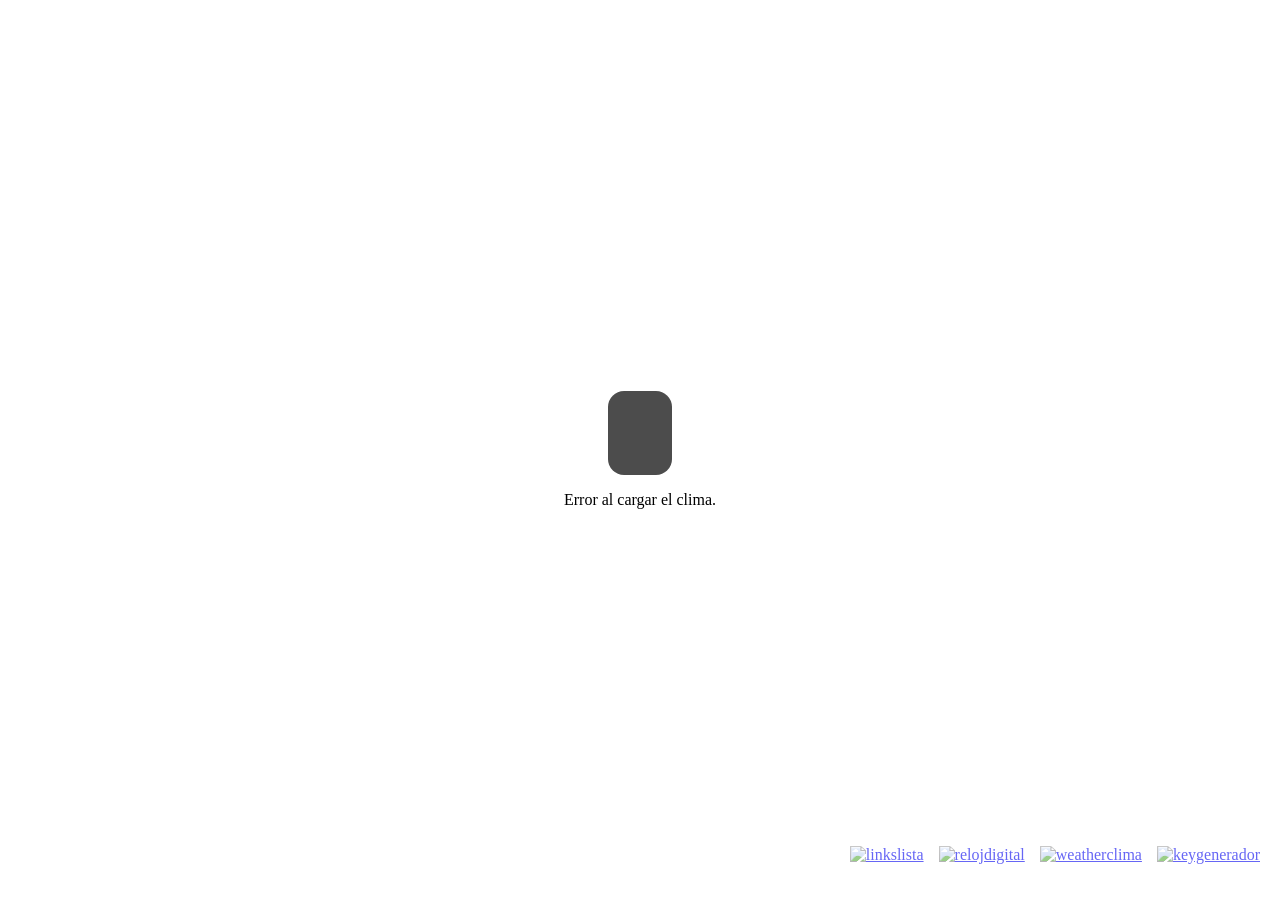
==== index.html @ 8f64965c "Reloj digital, Clima weather, Go home, Footer nav y web responsive" ====
<!DOCTYPE html>
<html lang="es">
<head>
    <meta charset="UTF-8">
    <meta name="viewport" content="width=device-width, initial-scale=1.0">
    <link rel="stylesheet" href="css/styles.css">
    <title>Dashboard</title>
</head>

<body class="dashboard">
    <main class="main">

        <section class="links-container" id="linksContainer">

        </section>

        <section class="tiempo-container" id="tiempoContainer">
            <article class="reloj" id="reloj">
                <div class="hora" id="hora"></div>
                <div class="fecha" id="fecha"></div>
            </article>

            <article class="clima" id="clima">
                <div class="clima-actual" id="climaActual"></div>
            <div class="clima-futuro" id="climaFuturo"></div>
                </article>
        </section>

        <section class="clave-container" id="claveContainer">

        </section>

        <footer class="footer-menu" id="footerMenu">
    </main>

    <script type="module" src="javascript/main.js"></script>
  
</body>

</html>
---- css/styles.css ----
/* IMPORTA FUENTES: Roboto para lectura y Share Tech Mono para el look digital */
@import url('https://fonts.googleapis.com/css2?family=Roboto:wght@300;400;700&family=Share+Tech+Mono&display=swap');

:root {
    /*COLORES CASIO VINTAGE*/
    --color-lcd-green: #8da399; /*Gris-verde de las pantallas LCD apagadas*/
    --color-lcd-text: #2b302e; /*Negro de los números digitales*/
    --color-casio-blue: #2563eb; /*Azul*/
    --color-casio-red: #ef4444; /*Rojo*/
    --color-casio-gold: #d4af37; /*Amarillo*/

    /*FONDOS PARA CONTENEDORES*/
    --color-bg-primary: rgba(0, 0, 0, 0.70); /*Negro con opacidad*/
    --color-bg-secundary: rgba(20, 20, 20, 0.30); /*Más transparente*/
    --color-bg-soft: rgba(255, 255, 255, 0.1); /*Casi transparente*/
  
    /*TEXTOS*/
    --color-text-primary: #ffffff; /*Color del texto principal*/
    --color-text-secundary: #f8f5f5; /*Color secundario*/

    /*TIPOGRAFÍA*/
    --font-family-main: 'Roboto', sans-serif; /*Tipografía principal*/
    --font-family-digital: 'Share Tech Mono', monospace; /*Tipografía para el reloj */
    --font-weight-light: 300; /*Peso ligero de la fuente*/
    --font-weight-regular: 400; /*Peso normal de la fuente*/
    --font-weight-medium: 500; /*Peso medio para dar énfasis*/
    --font-weight-bold: 700; /*Peso alto para títulos o elementos destacados*/
    --font-weight-black: 900; /*Peso máximo para títulos muy llamativos*/

    /*ESPACIADO // PADDING*/
    --space-xs: 4px; /*Espaciado muy pequeño*/
    --space-sm: 8px; /*Espaciado pequeño*/
    --space-md: 16px; /*Espaciado estándar más utilizado*/
    --space-lg: 32px; /*Espaciado grande entre bloques*/
    --space-xl: 64px; /*Espaciado muy grande para separar secciones principales*/

    /*BORDES*/
    --radius-sm: 4px; /*Bordes ligeramente redondeados*/
    --radius-md: 8px; /*Bordes redondeados estándar*/
    --radius-lg: 16px; /*Bordes más redondeados (cards, modales, contenedores grandes)*/

    /*TRANSICIONES*/
    --transition-fast: 0.2s ease-in-out; /*Transición rápida*/
    --transition-normal: 0.3s ease-in-out; /*Transición estándar para animaciones suaves*/
    --transition-slow: 0.7s ease-in-out; /*Transición lenta para animaciones lentas*/
}


/*GO HOME Y FOOTER MENU NAV*/
/*GO HOME*/
.goHome-container {
    position: fixed; /*Siempre visible*/
    top: 20px; /*Distancia arriba*/
    left: 20px; /*Distancia a la izquierda*/
    z-index: 1000;/*Por encima de todo*/
}

.logocohete {
    display: flex; /*Activa la flexbox*/
    align-items: center; /*Alinea el icono y el texto*/
    gap: var(--space-xs); /*Espacio entre los elementos*/
    padding: var(--space-xs) var(--space-sm); /*Margen interno*/
    border-radius: var(--radius-md); /*Redondea las esquinas*/
    background-color: var(--color-bg-soft); /*Color de fondo*/
    cursor: pointer; /*Cambia la flecha por la mano*/
    transition: var(--transition-normal); /*Transición suave*/
}

.logocohete:hover {
    background: var(--color-bg-secundary); /*Fondo del icono*/
    opacity: 1; /*Sobrescribe el reset si es opaco*/
}

.goHome-container img {
    width: 30px; /*Tamaño del cohete*/
    height: auto; /*La altura se ajusta automaticamente*/
    filter: drop-shadow(0 0 5px rgba(255, 255, 255, 0.3)); /*Brillo*/
}

.goHome-container h2 {
    font-size: 14px; /*Tamaño de la fuente*/
    color: var(--color-text-primary); /*Color*/
    letter-spacing: 1px; /*Espacio entre letras*/
    text-transform: uppercase; /*Texto en mayusculas*/
}

/*FOOTER MENU NAV*/
#footerMenu {
    position: fixed; /*Mantiene el menú visible en la misma posición*/
    bottom: 20px; /*Margen inferior*/
    right: 20px; /*Margen derecho*/
    z-index: 1000; /*Queda superpuesto por encima del resto*/
}

.botones-menu {
    display: flex; /*Genera la flexbox*/
    gap: 15px; /*Espacio entre elementos*/
    list-style: none; /*Quita la decoración por defecto*/
}

.botones-menu img {
    width: 25px; /*Ancho*/
    height: 25px;/*Alto*/
    opacity: 0.6; /*Opacidad*/
    transition: var(--transition-fast); /*Transición rápida*/
}

.botones-menu img:hover {
    opacity: 1; /*Sube la opacidad*/
    transform: scale(1.1); /*Aumenta el tamaño*/
}




/*FONDO DE PANTALLA*/
.main {
    display: flex; /*Crea la flexbox*/
    justify-content: center; /*Centra horizontalmente*/
    align-items: center; /*Centra verticalmente*/
    height: 100vh; /*Para que ocupe el 100% de la altura del tamaño del navegador*/
}




/*RELOJ*/
#reloj {
    display: flex; /*Crea la flexbox*/
    flex-direction: column; /*Pone un elemento sobre el otro*/
    align-items: center; /*Alinea los elementos al centro respecto al eje vertical*/
    width: fit-content; /*La caja se ajusta al texto*/
    max-width: 450px; /*En PC nunca medirá más de 450px*/
    margin: 0 auto; /*Para centrar la caja*/
    background-color: var(--color-bg-primary); /*Fondo oscuro opaco*/
    padding: var(--space-lg) var(--space-lg); /*Espacio entre contenido y caja*/
    border-radius: var(--radius-lg); /*Redondeo de esquinas*/
    box-shadow: var(--shadow-glow); /*Sombra de la caja*/
}

#reloj h1 {
    font-size: 14px; /*Tamaño*/
    font-weight: var(--font-weight-light); /*Grosor/peso de la fuente*/
    color: var(--color-text-primary); /*Color*/
    margin-bottom: var(--space-xs); /*Espacio inferior*/
    text-transform: lowercase; /*Todo el texto en minusculas*/
}

#hora {
    font-family: var(--font-family-digital); /*Simula un reloj digital*/
    font-size: 44px; /*Tamaño de la hora*/
    font-weight: var(--font-weight-regular); /*Grosor/peso de la fuente*/
    color: var(--color-text-secundary); /*Color*/
    line-height: 1; /*Para quitar los espacios arriba y abajo*/
    margin-bottom: var(--space-xs); /*Espacio inferior*/
}

#fecha {
    font-family: var(--font-family-digital); /*Simula un reloj digital*/
    font-size: 20px; /*Tamaño*/
    font-weight: var(--font-weight-light); /*Grosor/peso del texto*/
    color: var(--color-text-primary); /*Color*/
    margin-bottom: var(--space-md); /*Espacio inferior*/
}

#mensajeReloj {
    font-family: var(--font-family-main); /*Tipografía*/
    font-size: 13px; /*Tamaño*/
    text-transform: lowercase; /*Texto en minusculas*/
    letter-spacing: 0.5px; /*Espacio entre las letras*/
    text-align: center; /*Alinea el texto en el centro*/
    max-width: 350px; /*Si es muy largo de rompe en dos lineas*/
    color: var(--color-casio-gold); /*Color del mensaje*/
}


/*TIEMPO WEATHER*/
.clima-card {
    display: flex; /*Crea la flexbox*/
    flex-direction: column; /*Pone un elemento sobre el otro*/
    align-items: center; /*Alinea los elementos al centro*/
    width: 450px; /*Un ancho fijo para que los hijos sepan dónde recortar*/
    max-width: 90vw; /*En móviles ocupará el 90% de la pantalla*/
    margin: 0 auto; /*Para centrar la caja*/
    background-color: var(--color-bg-primary); /*Fondo oscuro opaco*/
    padding: var(--space-lg); /*Espacio entre contenido y caja*/
    border-radius: var(--radius-lg); /*Redondeo de esquinas*/
    box-shadow: var(--shadow-glow); /*Sombra de la caja*/
    font-family: var(--font-family-main); /*Tipografía*/
    overflow: hidden; /*Impide que la tarjeta entera tenga scroll*/
}

.clima-header {
    font-weight: var(--font-weight-light); /*Grosor/peso de la fuente*/
    color: var(--color-text-primary); /*Color*/
    text-align: center; /*Alinea el texto en el centro*/
    margin-bottom: var(--space-xs); /*Espacio inferior*/
}

.clima-header h2 {
    font-size: 24px; /*Tamaño de la letra*/
    font-weight: var(--font-weight-bold); /*Grosor/peso de la fuente*/
    color: var(--color-text-primary); /*Color*/
    text-align: center; /*Alinea el texto en el centro*/
    margin-bottom: var(--space-xs); /*Espacio inferior*/
}

.clima-header p {
    font-family: var(--font-family-main); /*Tipografía*/
    font-size: 14px; /*Tamaño*/
    letter-spacing: 0.5px; /*Espacio entre las letras*/
    text-align: center; /*Alinea el texto en el centro*/
}

.clima-body {
    display: flex; /*Crea la felxbox*/
    justify-content: space-around; /*Espacio alrededor*/
    align-items: center; /*Alinea los elementos al centro*/
    width: 100%; /*Ocupa todo el ancho disponible*/
    font-family: var(--font-family-main); /*Tipografía*/
    text-transform: lowercase; /*Texto en minúsculas*/
    color: var(--color-text-primary); /*Color del mensaje*/
    margin-bottom: var(--space-md); /*Espacio antes del pronóstico*/
}

.temp-principal {
    font-size: 44px; /*Tamaño de la temperatura*/
    font-weight: var(--font-weight-black); /*Grosor/peso de la fuente*/
    color: var(--color-text-secundary); /*Color*/
    margin-bottom: var(--space-xs); /*Espacio inferior*/
    margin-right: var(--space-md); /*Espacio a la derecha*/
}

.detalles-secundarios {
    display: flex; /*Crea el contenedor flexbox*/
    flex-direction: column; /*Pone un elemento sobre otro*/
    font-size: 16px; /*Tamaño de la temperatura*/
    font-weight: var(--font-weight-regular); /*Grosor/peso de la fuente*/
    color: var(--color-text-secundary); /*Color*/
    margin-bottom: var(--space-xs); /*Espacio inferior*/
}

.detalle-item {
    display: flex; /*Alinea texto e icono en una misma linea*/
    align-items: center; /*Los centra verticalmente*/
    gap: var(--space-xs); /*Espacio entre el icono y el dato*/
}

.pronostico-horas {
    display: flex; /*Crea la flexbox para las horas*/
    width: 100%; /*Se ajusta al ancho de la tarjeta*/
    overflow-x: auto; /*ACTIVA EL SCROLL HORIZONTAL SOLO AQUÍ*/
    overflow-y: hidden; /*Evita scroll vertical*/
    border-top: 1px solid rgba(255, 255, 255, 0.2); /*Línea de separación*/
    color: var(--color-text-primary); /*Color del texto*/
    padding: var(--space-md) 0; /*Espacio superior e inferior*/
    gap: var(--space-md); /*Espacio entre las horas*/
    list-style: none; /*Quita decorado por defecto*/
    list-style-type: none; /*Quita cualquier estilo por defecto*/

}

.hora-item {
    text-align: center; /*Centra el contenido*/
    min-width: 50px; /*Un ancho minimo para los horarios*/
}

.hora-item span {
    display: block; /*La hora ocupa su linea*/
    font-size: 13px; /*Tamaño de fuente*/
    margin-bottom: var(--space-xs); /*Espacio inferior*/
}

.hora-temp {
    font-weight: bold;/*Grosor/peso de la tipografía*/
    margin-top: 5px; /*Margen superior con el icono*/
}
.hora-item img {
    width: 35px; /*Mantiene un ancho fijo*/
    height: 35px; /*Mantiene un alto fijo*/
}





@media (max-width: 768px) {
    
/*GO HOME y FOOTER MENU NAV*/
.goHome-container {
    top: 10px; /*Margen con la parte superior de la pantalla*/
    left: 10px; /*Margen con la parte izquierda de la pantalla*/
}

.logocohete {
    padding: 5px 10px; /*Espacio entre contenido y caja*/
}

.goHome-container img {
    width: 25px; /*Cohete más pequeño*/
}

.goHome-container h2 {
    font-size: 12px; /*Texto más pequeño*/
    display: none; /*Oculta el texto y deja solo el icono en móviles*/
}

/*FOOTER MENU NAV*/
#footerMenu {
    bottom: 15px; /*Permite centrarlo*/
    right: 0; /*Permite centrarlo*/
    left: 0; /*Permite centrarlo*/
    display: flex; /*Crea la flexbox*/
    justify-content: center; /*Centra el contenido*/
}

.botones-menu {
    gap: 25px; /*Más espacio entre iconos*/
    background: rgba(0, 0, 0, 0.2); /*Un fondo para que se vean mejor*/
    padding: 10px 20px; /*Espacio entre contenido y caja*/
    border-radius: 50px; /*Hace un círculo*/
}

.botones-menu img {
    width: 30px; /*Iconos un poco más grandes para el táctil*/
    height: 30px; /*Iconos un poco más grandes para el táctil*/
    opacity: 0.9; /*Más visibles en móvil por defecto*/
}


/*RELOJ*/
#reloj {
    width: 90%; /*Que use casi todo el ancho disponible*/
    padding: var(--space-md); /*Distancia entre los elementos y la caja*/
}

#hora {
    font-size: 40px; /*Usamos rem para que escale mejor*/
}

#fecha {
    font-size: 16px; /*Tamaño de tipografía*/
}

#mensajeReloj {
    font-size: 12px; /*Tamaño de la fuente*/
    max-width: 280px; /*Evita que sea muy grande*/
}


/*CLIMA WEATHER*/
.clima-card {
        width: 90%; /*La tarjeta ocupará el 90% del ancho de la pantalla*/
        padding: var(--space-md); /*Reduce un poco el relleno interno*/
    }

    .temp-principal {
        font-size: 36px; /*Reduce el tamaño de la temperatura para que quepa mejor*/
        margin-right: var(--space-sm); /*Acorta el margen derecho*/
    }

    .clima-header h2 {
        font-size: 20px; /*Ciudad un poco más pequeña*/
    }

    .detalles-secundarios {
        font-size: 14px; /*Datos de humedad/viento un poco más pequeños*/
    }

    .pronostico-horas {
        gap: 10px; /*Reduce el espacio entre horas para ver más items a la vez*/
        padding-bottom: 10px; /*Espacio extra para que la barra de scroll no tape la temperatura*/
    }

    .hora-item {
        flex: 0 0 55px; /*Los items de hora más estrechos*/
    }
}
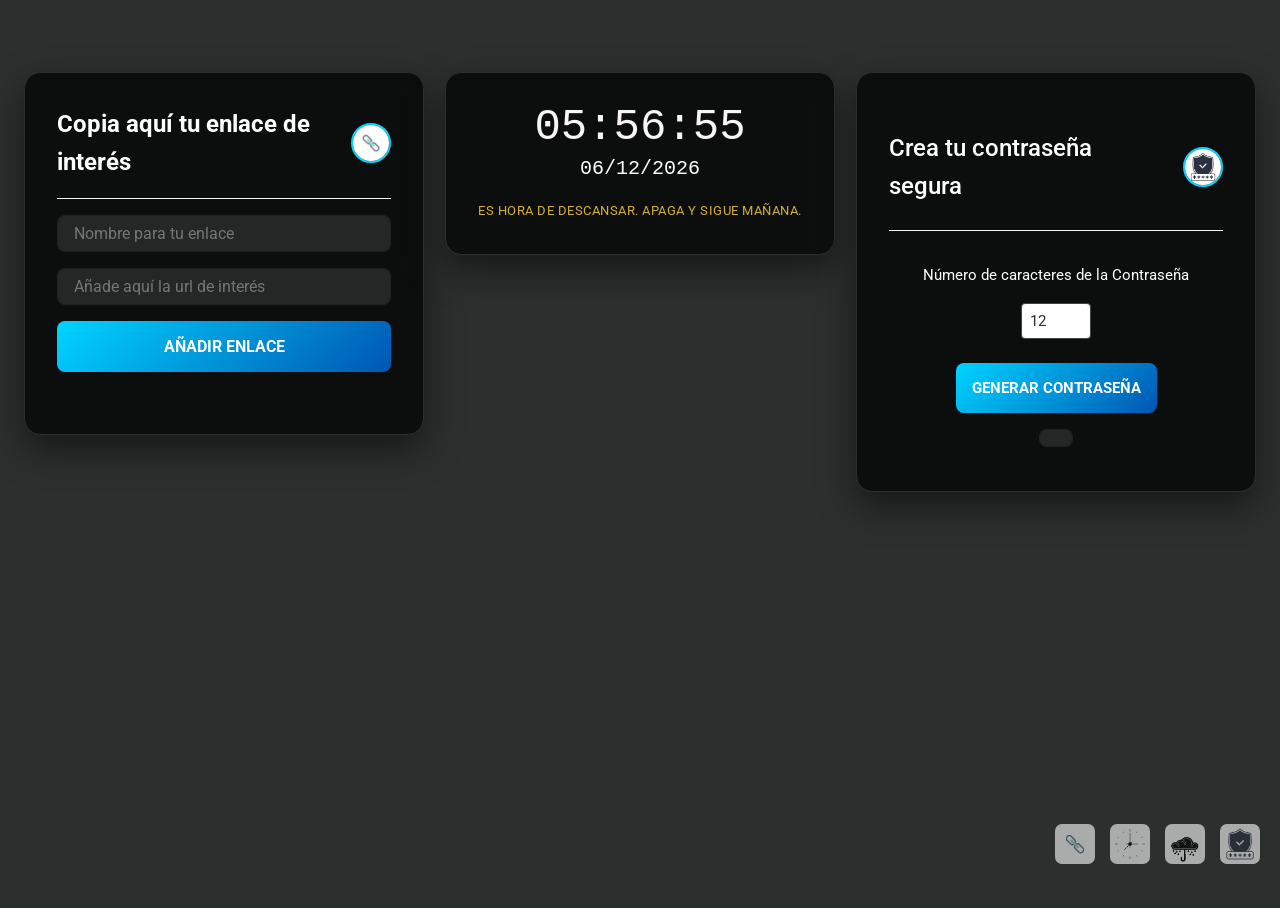
==== commit 619a5f50: "Dashboard completo" ====
--- a/index.html
+++ b/index.html
@@ -3,34 +3,57 @@
 <head>
     <meta charset="UTF-8">
     <meta name="viewport" content="width=device-width, initial-scale=1.0">
+    <link rel="stylesheet" href="css/reset.css">
     <link rel="stylesheet" href="css/styles.css">
+    <link rel="icon" type="cohete/png" href="assets/logos/cohetehome.png">
     <title>Dashboard</title>
 </head>
 
 <body class="dashboard">
-    <main class="main">
+    <main>
 
-        <section class="links-container" id="linksContainer">
-
-        </section>
+        <section class="links-section" id="linksSection">
+            <div class="likns-titulo" id="linksTitulo">
+                <p>Copia aquí tu enlace de interés</p>
+                <img src="../assets/logos/links.jpg" alt="links">
+            </div>
+            <div class="input-links" id="inputLinks">
+                <input type="text" id="nombre-input" placeholder="Nombre para tu enlace" required>
+                <input type="text" id="url-input" placeholder="Añade aquí la url de interés" required>
+                <button class="boton-agregar" id="botonAgregar">Añadir enlace</button>
+            </div>
+            <ul class="links-container" id="linksContainer"></ul>
+        </section>        
 
         <section class="tiempo-container" id="tiempoContainer">
             <article class="reloj" id="reloj">
                 <div class="hora" id="hora"></div>
                 <div class="fecha" id="fecha"></div>
+                <div class="mensaje-reloj" id="mensajeReloj"></div>
             </article>
 
             <article class="clima" id="clima">
                 <div class="clima-actual" id="climaActual"></div>
-            <div class="clima-futuro" id="climaFuturo"></div>
-                </article>
+                <div class="clima-futuro" id="climaFuturo"></div>
+            </article>
         </section>
 
         <section class="clave-container" id="claveContainer">
-
+            <article class="clave" id="calve">
+                        <div class="clave-titulo" id="claveTitulo">
+                    <p>Crea tu contraseña segura</p>
+                    <img src="../assets/logos/contraseña.jpg" alt="candado">
+                </div>
+                <div class="formulario-clave" id="formularioClave">
+                    <label for="length">Número de caracteres de la Contraseña</label>
+                    <input type="number" id="length" name="length" min="12" max="50" value="12">
+                    <button type="button" onclick="generarclave()">Generar Contraseña</button>
+                    <div class="resultado-calve" id="resultadoClave"></div>
+                </div>
+            </article>
         </section>
 
-        <footer class="footer-menu" id="footerMenu">
+        <footer class="footer-menu" id="footerMenu"></footer>
     </main>
 
     <script type="module" src="javascript/main.js"></script>
--- a/css/styles.css
+++ b/css/styles.css
@@ -1,13 +1,14 @@
-/* IMPORTA FUENTES: Roboto para lectura y Share Tech Mono para el look digital */
+/*IMPORTA FUENTES: Roboto para lectura y Share Tech Mono para el look digital */
 @import url('https://fonts.googleapis.com/css2?family=Roboto:wght@300;400;700&family=Share+Tech+Mono&display=swap');
 
 :root {
     /*COLORES CASIO VINTAGE*/
     --color-lcd-green: #8da399; /*Gris-verde de las pantallas LCD apagadas*/
     --color-lcd-text: #2b302e; /*Negro de los números digitales*/
-    --color-casio-blue: #2563eb; /*Azul*/
+    --color-casio-blue: #00d4ff; /*Azul*/
     --color-casio-red: #ef4444; /*Rojo*/
     --color-casio-gold: #d4af37; /*Amarillo*/
+    --color-botones: linear-gradient(135deg, #00d4ff, #0056b3); /*Botones*/
 
     /*FONDOS PARA CONTENEDORES*/
     --color-bg-primary: rgba(0, 0, 0, 0.70); /*Negro con opacidad*/
@@ -43,6 +44,9 @@
     --transition-fast: 0.2s ease-in-out; /*Transición rápida*/
     --transition-normal: 0.3s ease-in-out; /*Transición estándar para animaciones suaves*/
     --transition-slow: 0.7s ease-in-out; /*Transición lenta para animaciones lentas*/
+
+    /*SOMBRA*/
+    --shadow: 0 15px 35px rgba(0, 0, 0, 0.5);
 }
 
 
@@ -67,7 +71,7 @@
 }
 
 .logocohete:hover {
-    background: var(--color-bg-secundary); /*Fondo del icono*/
+    background: var(--color-text-primary); /*Fondo del icono*/
     opacity: 1; /*Sobrescribe el reset si es opaco*/
 }
 
@@ -79,50 +83,196 @@
 
 .goHome-container h2 {
     font-size: 14px; /*Tamaño de la fuente*/
-    color: var(--color-text-primary); /*Color*/
+    color: var(--color-lcd-text); /*Color*/
     letter-spacing: 1px; /*Espacio entre letras*/
     text-transform: uppercase; /*Texto en mayusculas*/
 }
 
-/*FOOTER MENU NAV*/
-#footerMenu {
-    position: fixed; /*Mantiene el menú visible en la misma posición*/
-    bottom: 20px; /*Margen inferior*/
-    right: 20px; /*Margen derecho*/
-    z-index: 1000; /*Queda superpuesto por encima del resto*/
-}
-
-.botones-menu {
-    display: flex; /*Genera la flexbox*/
-    gap: 15px; /*Espacio entre elementos*/
-    list-style: none; /*Quita la decoración por defecto*/
-}
-
-.botones-menu img {
-    width: 25px; /*Ancho*/
-    height: 25px;/*Alto*/
-    opacity: 0.6; /*Opacidad*/
-    transition: var(--transition-fast); /*Transición rápida*/
-}
-
-.botones-menu img:hover {
-    opacity: 1; /*Sube la opacidad*/
-    transform: scale(1.1); /*Aumenta el tamaño*/
-}
-
-
 
 
 /*FONDO DE PANTALLA*/
+body {
+    transition: background-image 1s ease-in-out; /*Transición suave para el cambio de imagen*/
+    background-color: var(--color-lcd-text); /*Un color oscuro de respaldo por si falla la imagen*/
+}
+
 .main {
-    display: flex; /*Crea la flexbox*/
-    justify-content: center; /*Centra horizontalmente*/
-    align-items: center; /*Centra verticalmente*/
-    height: 100vh; /*Para que ocupe el 100% de la altura del tamaño del navegador*/
-}
-
-
-
+    background: transparent !important; /*Mantiene el fondo visible*/
+    min-height: 100vh; /*Ocupa toda la pantalla */
+    display: flex; /*Crea la flexbox*/
+    flex-direction: column; /*Pone un elemento sobre el otro*/
+}
+
+
+
+
+/*INDEX DASHBOARD*/
+.dashboard main {
+    display: grid !important; /*Activa el sistema de rejilla (Grid) por encima de cualquier otra configuración*/
+    grid-template-columns: repeat(3, 1fr) !important; /*Tres columnas iguales*/
+    gap: var(--space-md) !important; /*Distancia entre las columnas*/
+    padding: var(--space-xl) var(--space-md) !important; /*Espacio para que no choquen arriba*/
+    align-items: start !important; /*Alinea los items respecto a tu parte superior*/
+    justify-content: center !important; /*Centra las columnas en la pagina*/
+    min-height: 100vh; /*Para que cada contenedor ocupe todo el alto*/
+    flex-direction: row !important; /*Anula el column de .main*/
+    box-sizing: border-box; /*Asegura que el padding no estire el ancho total*/
+}
+
+.dashboard .links-section, .dashboard #reloj, .dashboard .clima-card, .dashboard .clave {
+    position: relative !important; /*Cambia absolute por relative*/
+    top: auto !important; /*Desactiva la posición fija desde el borde superior*/
+    bottom: auto !important; /*Desactiva la posición fija desde el borde inferior*/
+    left: auto !important; /*Desactiva la posición fija desde el borde izquierdo*/
+    right: auto !important; /*Desactiva la posición fija desde el borde derecho*/
+    width: 100% !important; /*Ocupan el ancho de su columna*/
+    max-width: 450px !important; /*Limita el ancho máximo*/
+    margin: 0 auto !important; /*El 'auto' centrará cada tarjeta dentro de su columna del grid*/
+}
+
+.dashboard .tiempo-container {
+    display: flex; /*Crea una flexbox*/
+    flex-direction: column; /*Pone los elementos uno sobre el otro*/
+    gap: var(--space-xl); /*Distancia entre los elementos*/
+    max-width: 450px; /*Ancho máximo*/
+    margin: 0 auto !important; /*El 'auto' centrará cada tarjeta dentro de su columna del grid*/
+}
+
+
+
+
+/*LINKS LISTA*/
+.links-section {
+    background: var(--color-bg-primary); /*Fondo oscuro translúcido*/
+    backdrop-filter: blur(12px); /*Desenfoque de fondo*/
+    border: 1px solid var(--color-lcd-text); /*Borde de la caja*/
+    border-radius: var(--radius-lg); /*Redondear esquinas*/
+    padding: var(--space-lg); /*Espacio interior*/
+    max-width: 450px; /*En PC nunca medirá más de 450px*/
+    max-height: 700px; /*Nunca medirá más de 200px*/
+    position: absolute; /*Se posiciona respecto al padre*/
+    top: 0; bottom: 0; left: 0; right: 0; /*Intenta ocupar todo el espacio disponible*/
+    margin: auto; /*Para repartir el espacio de forma exacta en los cuatro lados*/
+    color: var(--color-text-primary); /*Color del texto*/
+    box-shadow: var(--shadow); /*Sombra de la caja*/
+    overflow-y: scroll;  /*Crea el scroll */
+}
+
+.likns-titulo {
+    display: flex; /*Crea la flexbox*/
+    align-items: center; /*Alinea los elementos en el centro*/
+    justify-content: space-between; /*Alinea los elementos con espacio igual entre ellos*/
+    margin-bottom: var(--space-md); /*Espacio inderior*/
+    border-bottom: 1px solid var(--color-text-secundary); /*Crea una linea*/
+    padding-bottom: var(--space-md); /*Distancia con el objeto inferior*/
+}
+
+.likns-titulo p {
+    font-size: 24px; /*Tamaño de la fuente*/
+    font-weight: var(--font-weight-bold); /*Grosor/peso de la fuente*/
+    margin: 0; /*Margen*/
+}
+
+.likns-titulo img {
+    width: 40px; /*Ancho*/
+    height: 40px;/*Alto*/
+    border-radius: 50%; /*Para hacer un círculo*/
+    object-fit: cover; /*Evita que la imagen se deforme*/
+    border: 2px solid var(--color-casio-blue); /*Color del borde*/
+}
+
+.input-links {
+    display: flex; /*Crea la flexbox*/
+    flex-direction: column; /*Pone un elemento sobre otro*/
+    gap: var(--space-md); /*Espacio entre elementos*/
+}
+
+.input-links input {
+    background: var(--color-bg-soft); /*Fondo*/
+    border: 1px solid var(--color-bg-secundary); /*Color y grosor del borde*/
+    border-radius:  var(--radius-md); /*Redondeo*/
+    padding: var(--space-sm) var(--space-md); /*Espacio de los elementos con la caja*/
+    color: var(--color-text-primary); /*Color del texto*/
+    font-size: 16px; /*Tamaño de la fuente*/
+    outline: none; /*Para quitar el subrayado*/
+    transition: var(--transition-slow); /*Transición lenta*/
+}
+
+.input-links input:focus {
+    background: var(--color-bg-soft); /*Fondo*/
+    border-color: var(--color-casio-blue); /*Color del borde*/
+    box-shadow: var(--shadow-glow); /*Sombreado*/
+}
+
+.boton-agregar {
+    background: var(--color-botones); /*Fondo*/
+    color: var(--color-text-primary); /*Color del texto*/
+    border: none; /*Borde*/
+    border-radius: var(--radius-md); /*Redondeo*/
+    padding: var(--space-md); /*Espacio entre los elementos y la caja*/
+    font-weight: var(--font-weight-bold); /*Grosor/peso de la fuente*/
+    text-transform: uppercase; /*Texto en mayúsculas*/
+    cursor: pointer; /*El ratón es una mano*/
+    transition: transform 0.2s, filter 0.2s; /*Transiciones*/
+}
+
+.boton-agregar:hover {
+    filter: brightness(1.2); /*Aumenta el brillo del color*/
+    transform: translateY(-2px); /*Desplaza el botón hacia arriba*/
+}
+
+.links-container {
+    list-style: none; /*Quita estilos predeterminados*/
+    padding: 0; /*Elimina el espacio predeterminado de las listas*/
+    margin-top: 30px; /*Espacio superior*/
+}
+
+.links-container li {
+    background: var(--color-bg-soft); /*Fondo*/
+    margin-bottom: var(--space-xs); /*Margen inferior*/
+    padding: var(--space-sm) var(--space-md); /*Espacio entre el elemento y la caja*/
+    border-radius: var(--radius-md); /*Redondea esquinas*/
+    display: flex; /*Crea la flexbox*/
+    justify-content: space-between; /*Alinea los elementos dejando espacio entre ellos, el texto a la izquierda la imagen a la derecha*/
+    align-items: center; /*Alineación al centro*/
+    border-left: 4px solid var(--color-casio-blue); /*Linea de color azul en el borde izquierdo*/
+}
+
+
+.links-container li a {
+    color: var(--color-casio-blue); /*Color del texto*/
+    text-decoration: none; /*Quita decoración predeterminada*/
+    font-size: 14px; /*Tamaño de la fuente*/
+    font-weight: var(--font-weight-medium); /*Grosor/peso de la fuente*/
+    transition: color 0.2s; /*Cambia de color al pasar el ratón*/
+    white-space: nowrap; /*Evita que el texto salte de linea si es muy largo*/
+    overflow: hidden; /*Oculta el texto que se sobresale*/
+    max-width: 80%; /*Limita el ancho del texto*/
+}
+
+.links-container li a:hover {
+    color: var(--color-text-primary); /*Cambia de color*/
+}
+
+.delete-btn {
+    background: transparent; /*El fondo del botón es invisible inicialmente*/
+    color: var(--color-casio-red); /*Color de la x*/
+    border: 1px solid var(--color-casio-red); /*Borde del botón*/
+    border-radius: var(--radius-sm); /*Redondeo de esquinas*/
+    width: 24px; /*Ancho*/
+    height: 24px;/*Alto*/
+    cursor: pointer; /*El cursor se hace mano*/
+    font-size: 12px; /*Tamaño de la x*/
+    display: flex; /*Crea la flexbox*/
+    align-items: center; /*Centra la x verticalmente*/
+    justify-content: center; /*Centra la x horizontalmente*/
+    transition: all 0.2s; /*Suaviza los cambios*/
+}
+
+.delete-btn:hover {
+    background: var(--color-casio-red); /*Se rellena el color del fondo al pasar el ratón*/
+    color: var(--color-text-primary); /*La x se vuelve blanca*/
+}
 
 /*RELOJ*/
 #reloj {
@@ -131,19 +281,26 @@
     align-items: center; /*Alinea los elementos al centro respecto al eje vertical*/
     width: fit-content; /*La caja se ajusta al texto*/
     max-width: 450px; /*En PC nunca medirá más de 450px*/
-    margin: 0 auto; /*Para centrar la caja*/
-    background-color: var(--color-bg-primary); /*Fondo oscuro opaco*/
-    padding: var(--space-lg) var(--space-lg); /*Espacio entre contenido y caja*/
-    border-radius: var(--radius-lg); /*Redondeo de esquinas*/
-    box-shadow: var(--shadow-glow); /*Sombra de la caja*/
+    max-height: 260px; /*Nunca medirá más de 200px*/
+    background: var(--color-bg-primary); /* Fondo oscuro translúcido */
+    backdrop-filter: blur(12px);    /* Desenfoque de fondo */
+    border: 1px solid var(--color-lcd-text); /*Color del borde*/
+    border-radius: var(--radius-lg); /*Redondeo*/
+    padding: var(--space-lg); /*Espacio entre los elementos y la caja*/
+    position: absolute; /*Se posiciona respecto al padre*/
+    top: 0; bottom: 0; left: 0; right: 0; /*Intenta ocupar todo el espacio disponible*/
+    margin: auto; /*Para repartir el espacio de forma exacta en los cuatro lados*/
+    color: var(--color-text-primary); /*Color del texto*/
+    box-shadow: var(--shadow); /*Sombra de la caja*/
 }
 
 #reloj h1 {
-    font-size: 14px; /*Tamaño*/
-    font-weight: var(--font-weight-light); /*Grosor/peso de la fuente*/
-    color: var(--color-text-primary); /*Color*/
-    margin-bottom: var(--space-xs); /*Espacio inferior*/
-    text-transform: lowercase; /*Todo el texto en minusculas*/
+    display: flex; /*Crea la flexbox*/
+    align-items: center; /*Alinea los elementos al centro*/
+    justify-content: space-between; /*Distribuye el espacio entre los elementos*/
+    margin-bottom: var(--space-md); /*Margen inferior*/
+    border-bottom: 1px solid var(--color-text-secundary); /*Crea una linea*/
+    padding-bottom: var(--space-md); /*Separa el contenido del h1*/
 }
 
 #hora {
@@ -166,7 +323,7 @@
 #mensajeReloj {
     font-family: var(--font-family-main); /*Tipografía*/
     font-size: 13px; /*Tamaño*/
-    text-transform: lowercase; /*Texto en minusculas*/
+    text-transform: uppercase; /*Texto en mayúsculas*/
     letter-spacing: 0.5px; /*Espacio entre las letras*/
     text-align: center; /*Alinea el texto en el centro*/
     max-width: 350px; /*Si es muy largo de rompe en dos lineas*/
@@ -178,15 +335,19 @@
 .clima-card {
     display: flex; /*Crea la flexbox*/
     flex-direction: column; /*Pone un elemento sobre el otro*/
-    align-items: center; /*Alinea los elementos al centro*/
-    width: 450px; /*Un ancho fijo para que los hijos sepan dónde recortar*/
-    max-width: 90vw; /*En móviles ocupará el 90% de la pantalla*/
-    margin: 0 auto; /*Para centrar la caja*/
-    background-color: var(--color-bg-primary); /*Fondo oscuro opaco*/
-    padding: var(--space-lg); /*Espacio entre contenido y caja*/
-    border-radius: var(--radius-lg); /*Redondeo de esquinas*/
-    box-shadow: var(--shadow-glow); /*Sombra de la caja*/
-    font-family: var(--font-family-main); /*Tipografía*/
+    align-items: center; /*Alinea los elementos al centro respecto al eje vertical*/
+    max-width: 450px; /*En PC nunca medirá más de 450px*/
+    max-height: 380px; /*Nunca medirá más*/
+    background: var(--color-bg-primary); /*Fondo oscuro translúcido*/
+    backdrop-filter: blur(12px); /*Desenfoque de fondo*/
+    border: 1px solid var(--color-lcd-text); /*Cloro y grosor del borde*/
+    border-radius: var(--radius-lg); /*Redondea las esquinas*/
+    padding: var(--space-lg); /*Distancia de los elemnos y la caja*/
+    position: absolute; /*Se posiciona respecto al padre*/
+    top: 0; bottom: 0; left: 0; right: 0; /*Intenta ocupar todo el espacio disponible*/
+    margin: auto; /*Para repartir el espacio de forma exacta en los cuatro lados*/
+    color: var(--color-text-primary); /*Color del texto*/
+    box-shadow: var(--shadow); /*Sombra de la caja*/
     overflow: hidden; /*Impide que la tarjeta entera tenga scroll*/
 }
 
@@ -198,11 +359,12 @@
 }
 
 .clima-header h2 {
-    font-size: 24px; /*Tamaño de la letra*/
-    font-weight: var(--font-weight-bold); /*Grosor/peso de la fuente*/
-    color: var(--color-text-primary); /*Color*/
-    text-align: center; /*Alinea el texto en el centro*/
-    margin-bottom: var(--space-xs); /*Espacio inferior*/
+    display: flex; /*Crea la flexbox*/
+    align-items: center; /*Centra vertivcalmente*/
+    justify-content: space-between; /*Distribuye el espacio entre los elementos*/
+    margin-bottom: var(--space-md); /*Añade un margen inferior*/
+    border-bottom: 1px solid var(--color-text-secundary); /*Crea una linea*/
+    padding-bottom: var(--space-md); /*Separa el h2 de al linea*/
 }
 
 .clima-header p {
@@ -249,7 +411,7 @@
 .pronostico-horas {
     display: flex; /*Crea la flexbox para las horas*/
     width: 100%; /*Se ajusta al ancho de la tarjeta*/
-    overflow-x: auto; /*ACTIVA EL SCROLL HORIZONTAL SOLO AQUÍ*/
+    overflow-x: auto; /*Activa el scroll horizontal solo aquí*/
     overflow-y: hidden; /*Evita scroll vertical*/
     border-top: 1px solid rgba(255, 255, 255, 0.2); /*Línea de separación*/
     color: var(--color-text-primary); /*Color del texto*/
@@ -275,6 +437,7 @@
     font-weight: bold;/*Grosor/peso de la tipografía*/
     margin-top: 5px; /*Margen superior con el icono*/
 }
+
 .hora-item img {
     width: 35px; /*Mantiene un ancho fijo*/
     height: 35px; /*Mantiene un alto fijo*/
@@ -282,74 +445,221 @@
 
 
 
-
-
-@media (max-width: 768px) {
-    
-/*GO HOME y FOOTER MENU NAV*/
-.goHome-container {
-    top: 10px; /*Margen con la parte superior de la pantalla*/
-    left: 10px; /*Margen con la parte izquierda de la pantalla*/
-}
-
-.logocohete {
-    padding: 5px 10px; /*Espacio entre contenido y caja*/
-}
-
-.goHome-container img {
-    width: 25px; /*Cohete más pequeño*/
-}
-
-.goHome-container h2 {
-    font-size: 12px; /*Texto más pequeño*/
-    display: none; /*Oculta el texto y deja solo el icono en móviles*/
-}
+/*CLAVES KEY GENERATOR*/
+.clave {
+    display: flex; /*Crea la flexbox*/
+    flex-direction: column; /*Pone un elemento sobre el otro*/
+    align-items: center; /*Alinea los elementos al centro respecto al eje vertical*/
+    width: fit-content; /*La caja se ajusta al texto*/
+    width: 450px; /*En PC nunca medirá más*/
+    height: 420px; /*Nunca medirá más*/
+    background: var(--color-bg-primary); /*Fondo oscuro translúcido*/
+    backdrop-filter: blur(12px); /*Desenfoque de fondo*/
+    border: 1px solid var(--color-lcd-text); /*Color y grosor del borde*/
+    border-radius: var(--radius-lg); /*Para redondear las esquinas*/
+    padding: var(--space-lg); /*Distancia entre elemtos y la caja*/
+    position: absolute; /*Se posiciona respecto al padre*/
+    top: 0; bottom: 0; left: 0; right: 0; /*Intenta ocupar todo el espacio disponible*/
+    margin: auto; /*Para repartir el espacio de forma exacta en los cuatro lados*/
+    color: var(--color-text-primary); /*Color del texto*/
+    box-shadow: var(--shadow); /*Sombreado de la caja*/
+}
+
+.clave-titulo {
+    display: flex; /*Crea la flexbox*/
+    align-items: center; /*Alinea al centro verticalmente*/
+    justify-content: space-between; /*Distribuye el espacio entre los elementos*/
+    margin-bottom: var(--space-md); /*Añade un margen inferior*/
+    border-bottom: 1px solid var(--color-text-secundary); /*Crea una linea*/
+    gap: var(--space-md); /*Espacio entre elementos*/
+}
+
+.clave p {
+    font-size: 24px; /*Tamaño del texto*/
+    font-weight: var(--font-weight-medium); /*Grosor/peso de la tipografía*/
+}
+
+.clave img {
+    width: 40px; /*Ancho*/
+    height: 40px; /*Alto*/
+    border-radius: 50%; /*Un círculo perfecto*/
+    object-fit: cover; /*Para que la imagen no se deforme*/
+    border: 2px solid var(--color-casio-blue); /*Color del borde*/
+}
+
+.formulario-clave {
+    display: flex; /*Crea la flexbox*/
+    flex-direction: column; /*Pone un elemento sobre otro*/
+    align-items: center; /*Centra los elementos del formulario*/
+    text-align: center; /*Alinea el texto en el centro*/
+    border-radius: var(--radius-md); /*Redondeo de esquinas*/
+    padding: var(--space-md); /*Distancia entre los elementos y la caja*/
+    font-size: 15px; /*Tamaño de la fuente*/
+    gap: var(--space-md); /*Distancia entre elementos*/
+}
+
+.formulario-clave button {
+    background: var(--color-botones); /*Color del fondo*/
+    color: var(--color-text-primary); /*Color del texto*/
+    border: none; /*Quita el borde*/
+    border-radius: var(--radius-md); /*Redondea las esquinas*/
+    padding: var(--space-md); /*Espacio interior entre elementos y la caja*/
+    font-weight: var(--font-weight-bold); /*Grosor/peso de la tipografía*/
+    text-transform: uppercase; /*Texto en mayúsculas*/
+    cursor: pointer; /*Hca del ratón una mano*/
+    transition: transform 0.2s, filter 0.2s; /*Transición suave*/
+}
+
+.formulario-clave button:hover {
+    filter: brightness(1.2); /*Le da más brillo*/
+    transform: translateY(-2px); /*Eleva el botón*/
+}
+
+.formulario-clave input {
+    background-color: var(--color-text-primary); /*Color de fondo*/
+    color: var(--color-lcd-text); /*Color del texto*/
+    border: 1px solid #444; /*Borde*/
+    padding: var(--space-sm); /*Distandia entre elemento y caja*/
+    border-radius: var(--radius-sm); /*Redondeo*/
+    margin-bottom: var(--space-sm); /*Margen inferior*/
+}
+
+.resultado-calve {
+    background: var(--color-bg-soft); /*Fondo*/
+    border: 1px solid var(--color-bg-secundary); /*Color y grosor del borde*/
+    border-radius:  var(--radius-md); /*Redondea las esquinas*/
+    padding: var(--space-sm) var(--space-md); /*Distancia entre los elementos y la caja*/
+    color: var(--color-text-primary); /*Color del texto*/
+    font-size: 16px; /*Tamaño del texto*/
+    outline: none; /*Quita el subrayado*/
+    transition: var(--transition-slow); /*Transición suave*/
+    max-width: 420px; /*Ancho máximo*/
+    word-wrap: break-word; /*Las palabras largas se rompen y bajan de línea */
+    overflow-wrap: break-word; /*Para romper palabras*/
+}
+
+
+
 
 /*FOOTER MENU NAV*/
 #footerMenu {
-    bottom: 15px; /*Permite centrarlo*/
-    right: 0; /*Permite centrarlo*/
-    left: 0; /*Permite centrarlo*/
-    display: flex; /*Crea la flexbox*/
-    justify-content: center; /*Centra el contenido*/
+    position: fixed; /*Mantiene el menú visible en la misma posición*/
+    bottom: 20px; /*Margen inferior*/
+    right: 20px; /*Margen derecho*/
+    z-index: 1000; /*Queda superpuesto por encima del resto*/
 }
 
 .botones-menu {
-    gap: 25px; /*Más espacio entre iconos*/
-    background: rgba(0, 0, 0, 0.2); /*Un fondo para que se vean mejor*/
-    padding: 10px 20px; /*Espacio entre contenido y caja*/
-    border-radius: 50px; /*Hace un círculo*/
+    display: flex; /*Genera la flexbox*/
+    gap: 15px; /*Espacio entre elementos*/
+    list-style: none; /*Quita la decoración por defecto*/
 }
 
 .botones-menu img {
-    width: 30px; /*Iconos un poco más grandes para el táctil*/
-    height: 30px; /*Iconos un poco más grandes para el táctil*/
-    opacity: 0.9; /*Más visibles en móvil por defecto*/
-}
-
-
-/*RELOJ*/
-#reloj {
-    width: 90%; /*Que use casi todo el ancho disponible*/
-    padding: var(--space-md); /*Distancia entre los elementos y la caja*/
-}
-
-#hora {
-    font-size: 40px; /*Usamos rem para que escale mejor*/
-}
-
-#fecha {
-    font-size: 16px; /*Tamaño de tipografía*/
-}
-
-#mensajeReloj {
-    font-size: 12px; /*Tamaño de la fuente*/
-    max-width: 280px; /*Evita que sea muy grande*/
-}
-
-
-/*CLIMA WEATHER*/
-.clima-card {
+    width: 40px; /*Ancho*/
+    height: 40px;/*Alto*/
+    border-radius: 7px; /*Para redondear las esquinas*/
+    opacity: 0.6; /*Opacidad*/
+    transition: var(--transition-fast); /*Transición rápida*/
+}
+
+.botones-menu img:hover {
+    opacity: 1; /*Sube la opacidad*/
+    transform: scale(1.1); /*Aumenta el tamaño*/
+}
+
+
+
+
+@media (max-width: 768px) {
+    .dashboard main {
+        grid-template-columns: 1fr !important; /*Pasa de 3 columnas a 1 que ocupa todo el ancho disponible*/
+        padding: var(--space-lg) var(--space-md) !important; /*Menos padding superior*/
+        gap: var(--space-lg) !important; /*Menos espacio entre elementos*/
+    }
+
+    .dashboard .links-section, .dashboard #reloj, .dashboard .clima-card, .dashboard .clave {
+        max-width: 100% !important; /*Menos ancho para que no se corte en pantallas pequeñas*/
+        padding: var(--space-md) !important; /*Espacio interno de las tarjetas reducido*/
+    }
+
+    .dashboard .tiempo-container {
+        gap: var(--space-md); /*Distancia entre el reloj y el clima*/
+    }
+
+
+    /*GO HOME*/
+    .goHome-container {
+        top: 10px; /*Margen con la parte superior de la pantalla*/
+        left: 10px; /*Margen con la parte izquierda de la pantalla*/
+    }
+
+    .logocohete {
+        padding: 5px 10px; /*Espacio entre contenido y caja*/
+    }
+
+    .goHome-container img {
+        width: 25px; /*Cohete más pequeño*/
+    }
+
+    .goHome-container h2 {
+        font-size: 12px; /*Texto más pequeño*/
+        display: none; /*Oculta el texto y deja solo el icono en móviles*/
+    }
+
+
+    /*LINKS LISTA*/
+    .links-section {        
+        max-width: 380px; /*Ancho máximo*/
+        max-height: 400px; /*Alto máximo*/
+        padding: var(--space-md); /*Espacio interno*/
+    }
+
+    .likns-titulo p {
+        font-size: 20px; /*Título un poco más pequeño*/
+    }
+
+    .input-links input {
+        font-size: 14px; /* Texto más cómodo para móviles */
+        padding: var(--space-md); /*Área de toque*/
+    }
+
+    .boton-agregar {
+        padding: var(--space-md); /*Botón más fácil de pulsar con el dedo*/
+    }
+
+    .links-container {
+        max-height: 400px; /*Un poco más de espacio para ver la lista*/
+    }
+
+    .links-container li a {
+        font-size: 13px; /*Ajuste para nombres largos de URL*/
+        max-width: 70%; /*Limita el ancho del enlace*/
+    }
+
+    
+    /*RELOJ*/
+    #reloj {
+        width: 90%; /*Que use casi todo el ancho disponible*/
+        padding: var(--space-md); /*Distancia entre los elementos y la caja*/
+    }
+
+    #hora {
+        font-size: 40px; /*Usamos rem para que escale mejor*/
+    }
+
+    #fecha {
+        font-size: 16px; /*Tamaño de tipografía*/
+    }
+
+    #mensajeReloj {
+        font-size: 12px; /*Tamaño de la fuente*/
+        max-width: 280px; /*Evita que sea muy grande*/
+    }
+
+
+    /*CLIMA WEATHER*/
+    .clima-card {
         width: 90%; /*La tarjeta ocupará el 90% del ancho de la pantalla*/
         padding: var(--space-md); /*Reduce un poco el relleno interno*/
     }
@@ -375,4 +685,57 @@
     .hora-item {
         flex: 0 0 55px; /*Los items de hora más estrechos*/
     }
+
+
+    /*CLAVES KEY GENERATOR*/
+    .clave {
+        width: 90%; /*Ocupa el 90% de la pantalla*/
+        max-width: 380px; /*Ancho máximo*/
+        max-height: 400px; /*Alto máximo*/
+        padding: var(--space-md); /*Espacio interno*/
+    }
+
+    .clave p {
+        font-size: 20px; /*Tamaño de la fuente*/
+        text-align: center; /*Alinea el texto en el centro*/
+    }
+
+    .formulario-clave {
+        font-size: 14px; /*Tamaño de la fuente*/
+        padding: var(--space-sm); /*Espacio interno*/
+    }
+
+    .formulario-clave button {
+        width: 100%; /*El botón ocupa todo el ancho disponible*/
+        padding: var(--space-md); /*Espacio interno*/
+    }
+
+    .resultado-calve {
+        width: 100%; /*La caja del resultado ocupa todo el ancho posible*/
+        word-break: break-all; /*Si la clave es muy larga, saltará de línea*/
+        font-size: 13px; /*Tamaño de la fuenta*/
+    }
+
+
+    /*FOOTER MENU NAV*/
+    #footerMenu {
+        bottom: 15px; /*Permite centrarlo*/
+        right: 0; /*Permite centrarlo*/
+        left: 0; /*Permite centrarlo*/
+        display: flex; /*Crea la flexbox*/
+        justify-content: center; /*Centra el contenido*/
+    }
+
+    .botones-menu {
+        gap: 25px; /*Más espacio entre iconos*/
+        background: rgba(0, 0, 0, 0.2); /*Un fondo para que se vean mejor*/
+        padding: 10px 20px; /*Espacio entre contenido y caja*/
+        border-radius: 50px; /*Hace un círculo*/
+    }
+
+    .botones-menu img {
+        width: 30px; /*Iconos un poco más grandes para el táctil*/
+        height: 30px; /*Iconos un poco más grandes para el táctil*/
+        opacity: 0.9; /*Más visibles en móvil por defecto*/
+    }
 }
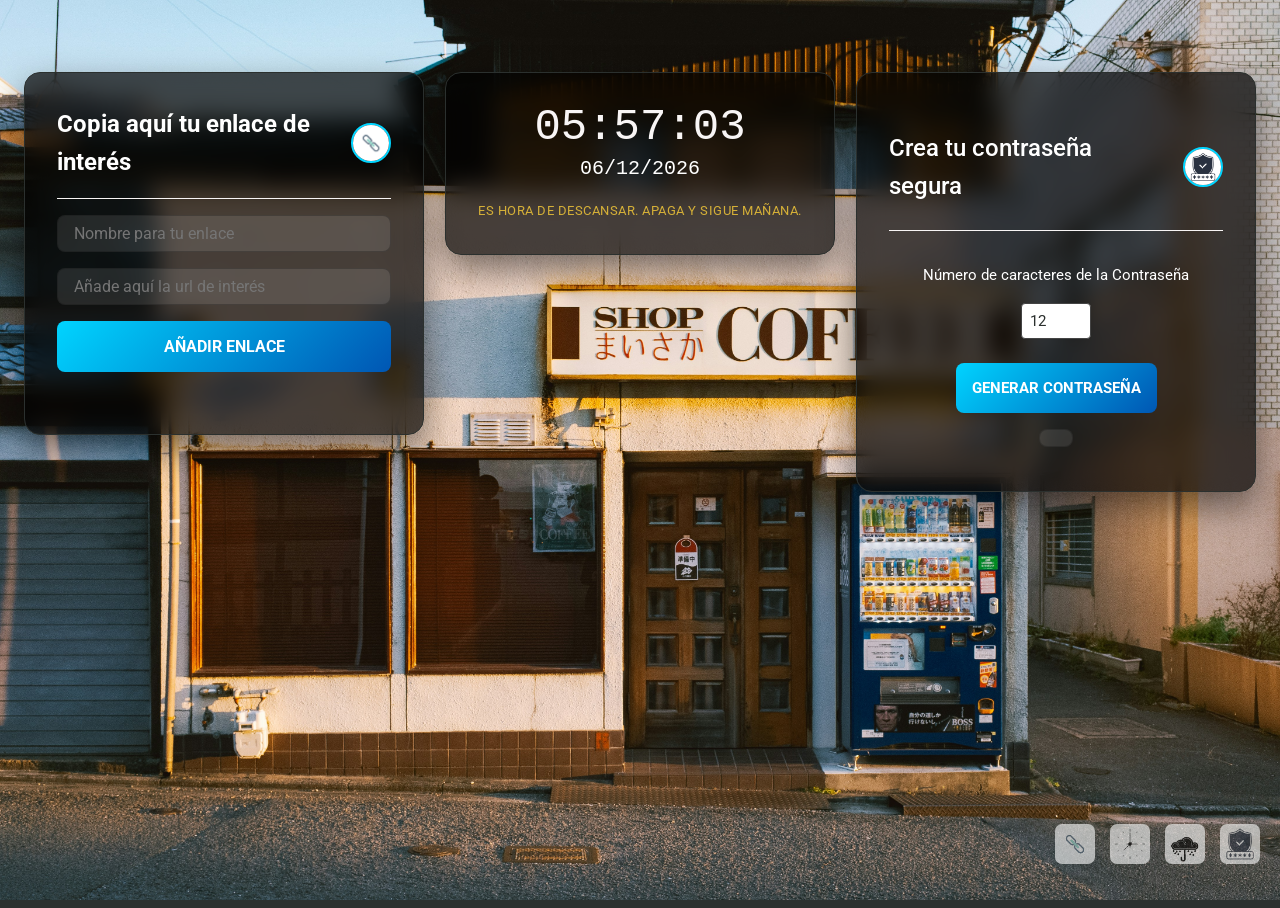
==== commit 1280de6b: "Correcciones logos" ====
--- a/index.html
+++ b/index.html
@@ -15,7 +15,7 @@
         <section class="links-section" id="linksSection">
             <div class="likns-titulo" id="linksTitulo">
                 <p>Copia aquí tu enlace de interés</p>
-                <img src="../assets/logos/links.jpg" alt="links">
+                <img src="assets/logos/links.jpg" alt="links">
             </div>
             <div class="input-links" id="inputLinks">
                 <input type="text" id="nombre-input" placeholder="Nombre para tu enlace" required>
@@ -42,7 +42,7 @@
             <article class="clave" id="calve">
                         <div class="clave-titulo" id="claveTitulo">
                     <p>Crea tu contraseña segura</p>
-                    <img src="../assets/logos/contraseña.jpg" alt="candado">
+                    <img src="assets/logos/contraseña.jpg" alt="candado">
                 </div>
                 <div class="formulario-clave" id="formularioClave">
                     <label for="length">Número de caracteres de la Contraseña</label>
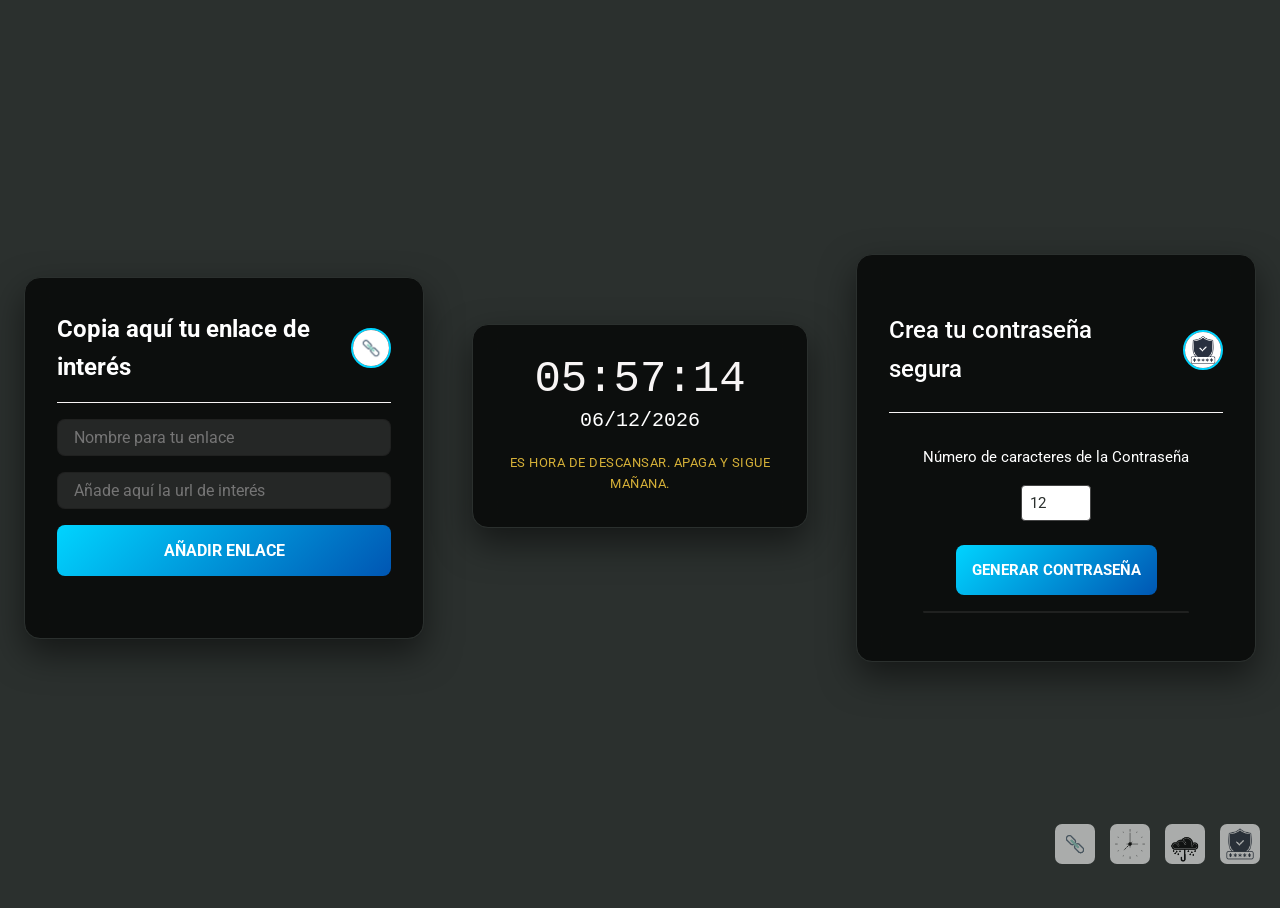
==== commit f0f93ba5: "Final con mejoras y correcciones" ====
--- a/index.html
+++ b/index.html
@@ -5,7 +5,7 @@
     <meta name="viewport" content="width=device-width, initial-scale=1.0">
     <link rel="stylesheet" href="css/reset.css">
     <link rel="stylesheet" href="css/styles.css">
-    <link rel="icon" type="cohete/png" href="assets/logos/cohetehome.png">
+    <link rel="icon" type="image/png" href="assets/logos/cohetehome.png">
     <title>Dashboard</title>
 </head>
 
@@ -13,7 +13,7 @@
     <main>
 
         <section class="links-section" id="linksSection">
-            <div class="likns-titulo" id="linksTitulo">
+            <div class="links-titulo" id="linksTitulo">
                 <p>Copia aquí tu enlace de interés</p>
                 <img src="assets/logos/links.jpg" alt="links">
             </div>
@@ -39,7 +39,7 @@
         </section>
 
         <section class="clave-container" id="claveContainer">
-            <article class="clave" id="calve">
+            <article class="clave" id="clave">
                         <div class="clave-titulo" id="claveTitulo">
                     <p>Crea tu contraseña segura</p>
                     <img src="assets/logos/contraseña.jpg" alt="candado">
@@ -47,8 +47,8 @@
                 <div class="formulario-clave" id="formularioClave">
                     <label for="length">Número de caracteres de la Contraseña</label>
                     <input type="number" id="length" name="length" min="12" max="50" value="12">
-                    <button type="button" onclick="generarclave()">Generar Contraseña</button>
-                    <div class="resultado-calve" id="resultadoClave"></div>
+                    <button type="button" onclick="generarClave()">Generar Contraseña</button>
+                    <div class="resultado-clave" id="resultadoClave"></div>
                 </div>
             </article>
         </section>
--- a/css/styles.css
+++ b/css/styles.css
@@ -94,13 +94,16 @@
 body {
     transition: background-image 1s ease-in-out; /*Transición suave para el cambio de imagen*/
     background-color: var(--color-lcd-text); /*Un color oscuro de respaldo por si falla la imagen*/
-}
-
-.main {
-    background: transparent !important; /*Mantiene el fondo visible*/
-    min-height: 100vh; /*Ocupa toda la pantalla */
-    display: flex; /*Crea la flexbox*/
-    flex-direction: column; /*Pone un elemento sobre el otro*/
+    overflow-x: hidden;
+    overflow-y: auto;
+
+}
+
+main {
+    display: grid;
+    grid-template-columns: repeat(auto-fit, minmax(350px, 1fr));
+    gap: 20px;
+    padding: 20px;
 }
 
 
@@ -108,34 +111,32 @@
 
 /*INDEX DASHBOARD*/
 .dashboard main {
-    display: grid !important; /*Activa el sistema de rejilla (Grid) por encima de cualquier otra configuración*/
-    grid-template-columns: repeat(3, 1fr) !important; /*Tres columnas iguales*/
-    gap: var(--space-md) !important; /*Distancia entre las columnas*/
-    padding: var(--space-xl) var(--space-md) !important; /*Espacio para que no choquen arriba*/
-    align-items: start !important; /*Alinea los items respecto a tu parte superior*/
-    justify-content: center !important; /*Centra las columnas en la pagina*/
+    display: grid; /*Activa el sistema de rejilla (Grid) por encima de cualquier otra configuración*/
+    grid-template-columns: repeat(auto-fit, minmax(320px, 1fr)); /*Tres columnas, responsive, luego 2, luego 1*/
+    gap: var(--space-md); /*Distancia entre las columnas*/
+    padding: var(--space-xl) var(--space-md); /*Espacio para que no choquen arriba*/
+    align-items: center; /*Centra*/
+    justify-items: center;
     min-height: 100vh; /*Para que cada contenedor ocupe todo el alto*/
-    flex-direction: row !important; /*Anula el column de .main*/
     box-sizing: border-box; /*Asegura que el padding no estire el ancho total*/
 }
 
-.dashboard .links-section, .dashboard #reloj, .dashboard .clima-card, .dashboard .clave {
-    position: relative !important; /*Cambia absolute por relative*/
-    top: auto !important; /*Desactiva la posición fija desde el borde superior*/
-    bottom: auto !important; /*Desactiva la posición fija desde el borde inferior*/
-    left: auto !important; /*Desactiva la posición fija desde el borde izquierdo*/
-    right: auto !important; /*Desactiva la posición fija desde el borde derecho*/
-    width: 100% !important; /*Ocupan el ancho de su columna*/
-    max-width: 450px !important; /*Limita el ancho máximo*/
-    margin: 0 auto !important; /*El 'auto' centrará cada tarjeta dentro de su columna del grid*/
+.dashboard .links-section, .dashboard .tiempo-container, .dashboard .clave {
+    width: 100%; /*Ocupan el ancho de su columna*/
+    max-width: 500px; /*Limita el ancho máximo*/
+    padding: var(--space-lg);
+    margin: 0 auto; /*El 'auto' centrará cada tarjeta dentro de su columna del grid*/
 }
 
 .dashboard .tiempo-container {
     display: flex; /*Crea una flexbox*/
     flex-direction: column; /*Pone los elementos uno sobre el otro*/
+    align-items: center;
+    justify-content: center;
     gap: var(--space-xl); /*Distancia entre los elementos*/
-    max-width: 450px; /*Ancho máximo*/
-    margin: 0 auto !important; /*El 'auto' centrará cada tarjeta dentro de su columna del grid*/
+    width: 100%;
+    max-width: 500px; /*Ancho máximo*/
+    min-height: 100%;
 }
 
 
@@ -150,15 +151,14 @@
     padding: var(--space-lg); /*Espacio interior*/
     max-width: 450px; /*En PC nunca medirá más de 450px*/
     max-height: 700px; /*Nunca medirá más de 200px*/
-    position: absolute; /*Se posiciona respecto al padre*/
-    top: 0; bottom: 0; left: 0; right: 0; /*Intenta ocupar todo el espacio disponible*/
     margin: auto; /*Para repartir el espacio de forma exacta en los cuatro lados*/
     color: var(--color-text-primary); /*Color del texto*/
     box-shadow: var(--shadow); /*Sombra de la caja*/
-    overflow-y: scroll;  /*Crea el scroll */
-}
-
-.likns-titulo {
+    overflow-y: auto; /*Crea el scroll*/
+    overflow-x: hidden;
+}
+
+.links-titulo {
     display: flex; /*Crea la flexbox*/
     align-items: center; /*Alinea los elementos en el centro*/
     justify-content: space-between; /*Alinea los elementos con espacio igual entre ellos*/
@@ -167,13 +167,13 @@
     padding-bottom: var(--space-md); /*Distancia con el objeto inferior*/
 }
 
-.likns-titulo p {
+.links-titulo p {
     font-size: 24px; /*Tamaño de la fuente*/
     font-weight: var(--font-weight-bold); /*Grosor/peso de la fuente*/
     margin: 0; /*Margen*/
 }
 
-.likns-titulo img {
+.links-titulo img {
     width: 40px; /*Ancho*/
     height: 40px;/*Alto*/
     border-radius: 50%; /*Para hacer un círculo*/
@@ -279,16 +279,14 @@
     display: flex; /*Crea la flexbox*/
     flex-direction: column; /*Pone un elemento sobre el otro*/
     align-items: center; /*Alinea los elementos al centro respecto al eje vertical*/
-    width: fit-content; /*La caja se ajusta al texto*/
-    max-width: 450px; /*En PC nunca medirá más de 450px*/
-    max-height: 260px; /*Nunca medirá más de 200px*/
+    width: 100%;
+    max-width: 450px;
+    max-height: 3800px; /*Nunca medirá más px*/
     background: var(--color-bg-primary); /* Fondo oscuro translúcido */
     backdrop-filter: blur(12px);    /* Desenfoque de fondo */
     border: 1px solid var(--color-lcd-text); /*Color del borde*/
     border-radius: var(--radius-lg); /*Redondeo*/
     padding: var(--space-lg); /*Espacio entre los elementos y la caja*/
-    position: absolute; /*Se posiciona respecto al padre*/
-    top: 0; bottom: 0; left: 0; right: 0; /*Intenta ocupar todo el espacio disponible*/
     margin: auto; /*Para repartir el espacio de forma exacta en los cuatro lados*/
     color: var(--color-text-primary); /*Color del texto*/
     box-shadow: var(--shadow); /*Sombra de la caja*/
@@ -328,6 +326,8 @@
     text-align: center; /*Alinea el texto en el centro*/
     max-width: 350px; /*Si es muy largo de rompe en dos lineas*/
     color: var(--color-casio-gold); /*Color del mensaje*/
+    word-wrap: break-word; /*Las palabras largas se rompen y bajan de línea */
+    overflow-wrap: break-word; /*Para romper palabras*/
 }
 
 
@@ -343,8 +343,6 @@
     border: 1px solid var(--color-lcd-text); /*Cloro y grosor del borde*/
     border-radius: var(--radius-lg); /*Redondea las esquinas*/
     padding: var(--space-lg); /*Distancia de los elemnos y la caja*/
-    position: absolute; /*Se posiciona respecto al padre*/
-    top: 0; bottom: 0; left: 0; right: 0; /*Intenta ocupar todo el espacio disponible*/
     margin: auto; /*Para repartir el espacio de forma exacta en los cuatro lados*/
     color: var(--color-text-primary); /*Color del texto*/
     box-shadow: var(--shadow); /*Sombra de la caja*/
@@ -450,19 +448,19 @@
     display: flex; /*Crea la flexbox*/
     flex-direction: column; /*Pone un elemento sobre el otro*/
     align-items: center; /*Alinea los elementos al centro respecto al eje vertical*/
-    width: fit-content; /*La caja se ajusta al texto*/
+    width: 100%;
     width: 450px; /*En PC nunca medirá más*/
-    height: 420px; /*Nunca medirá más*/
+    height: auto;
     background: var(--color-bg-primary); /*Fondo oscuro translúcido*/
     backdrop-filter: blur(12px); /*Desenfoque de fondo*/
     border: 1px solid var(--color-lcd-text); /*Color y grosor del borde*/
     border-radius: var(--radius-lg); /*Para redondear las esquinas*/
     padding: var(--space-lg); /*Distancia entre elemtos y la caja*/
-    position: absolute; /*Se posiciona respecto al padre*/
-    top: 0; bottom: 0; left: 0; right: 0; /*Intenta ocupar todo el espacio disponible*/
     margin: auto; /*Para repartir el espacio de forma exacta en los cuatro lados*/
     color: var(--color-text-primary); /*Color del texto*/
     box-shadow: var(--shadow); /*Sombreado de la caja*/
+    box-sizing: border-box;
+    overflow: hidden;
 }
 
 .clave-titulo {
@@ -524,18 +522,19 @@
     margin-bottom: var(--space-sm); /*Margen inferior*/
 }
 
-.resultado-calve {
-    background: var(--color-bg-soft); /*Fondo*/
-    border: 1px solid var(--color-bg-secundary); /*Color y grosor del borde*/
-    border-radius:  var(--radius-md); /*Redondea las esquinas*/
-    padding: var(--space-sm) var(--space-md); /*Distancia entre los elementos y la caja*/
-    color: var(--color-text-primary); /*Color del texto*/
-    font-size: 16px; /*Tamaño del texto*/
-    outline: none; /*Quita el subrayado*/
-    transition: var(--transition-slow); /*Transición suave*/
-    max-width: 420px; /*Ancho máximo*/
-    word-wrap: break-word; /*Las palabras largas se rompen y bajan de línea */
-    overflow-wrap: break-word; /*Para romper palabras*/
+.resultado-clave {
+    width: 100%;
+    max-width: 100%;
+    background-color: var(--color-bg-soft);
+    border: 1px solid var(--color-bg-secundary);
+    border-radius: var(--space-sm) var(--space-md);
+    color: var(--color-text-primary);
+    font-size: 16px;
+    box-sizing: border-box;
+    overflow-wrap: break-word;
+    word-break: break-all;
+    white-space: normal;
+    text-align: center;
 }
 
 
@@ -572,170 +571,170 @@
 
 
 @media (max-width: 768px) {
+
+    /* =========================
+       LAYOUT PRINCIPAL
+    ========================== */
     .dashboard main {
-        grid-template-columns: 1fr !important; /*Pasa de 3 columnas a 1 que ocupa todo el ancho disponible*/
-        padding: var(--space-lg) var(--space-md) !important; /*Menos padding superior*/
-        gap: var(--space-lg) !important; /*Menos espacio entre elementos*/
-    }
-
-    .dashboard .links-section, .dashboard #reloj, .dashboard .clima-card, .dashboard .clave {
-        max-width: 100% !important; /*Menos ancho para que no se corte en pantallas pequeñas*/
-        padding: var(--space-md) !important; /*Espacio interno de las tarjetas reducido*/
-    }
-
-    .dashboard .tiempo-container {
-        gap: var(--space-md); /*Distancia entre el reloj y el clima*/
-    }
-
-
-    /*GO HOME*/
+        display: grid; /* mantenemos grid (NO flex) */
+        grid-template-columns: 1fr;
+        gap: var(--space-md);
+        padding: var(--space-md);
+        justify-items: center;
+        align-items: start;
+        min-height: auto;
+    }
+
+    /* Cards unificadas */
+    .dashboard .links-section,
+    .dashboard #reloj,
+    .dashboard .clima-card,
+    .dashboard .clave {
+        width: min(92%, 380px);
+        margin: 0 auto;
+        box-sizing: border-box;
+    }
+
+    /* =========================
+       GO HOME
+    ========================== */
     .goHome-container {
-        top: 10px; /*Margen con la parte superior de la pantalla*/
-        left: 10px; /*Margen con la parte izquierda de la pantalla*/
+        top: 10px;
+        left: 10px;
     }
 
     .logocohete {
-        padding: 5px 10px; /*Espacio entre contenido y caja*/
+        padding: 6px 10px;
     }
 
     .goHome-container img {
-        width: 25px; /*Cohete más pequeño*/
+        width: 24px;
     }
 
     .goHome-container h2 {
-        font-size: 12px; /*Texto más pequeño*/
-        display: none; /*Oculta el texto y deja solo el icono en móviles*/
-    }
-
-
-    /*LINKS LISTA*/
-    .links-section {        
-        max-width: 380px; /*Ancho máximo*/
-        max-height: 400px; /*Alto máximo*/
-        padding: var(--space-md); /*Espacio interno*/
-    }
-
-    .likns-titulo p {
-        font-size: 20px; /*Título un poco más pequeño*/
+        display: none;
+    }
+
+    /* =========================
+       LINKS
+    ========================== */
+    .links-section {
+        max-height: none; /* ❗ importante: evitar cortes */
+        padding: var(--space-md);
+    }
+
+    .links-titulo p {
+        font-size: 18px;
     }
 
     .input-links input {
-        font-size: 14px; /* Texto más cómodo para móviles */
-        padding: var(--space-md); /*Área de toque*/
+        font-size: 14px;
+        padding: var(--space-md);
     }
 
     .boton-agregar {
-        padding: var(--space-md); /*Botón más fácil de pulsar con el dedo*/
-    }
-
-    .links-container {
-        max-height: 400px; /*Un poco más de espacio para ver la lista*/
+        width: 100%;
     }
 
     .links-container li a {
-        font-size: 13px; /*Ajuste para nombres largos de URL*/
-        max-width: 70%; /*Limita el ancho del enlace*/
-    }
-
-    
-    /*RELOJ*/
-    #reloj {
-        width: 90%; /*Que use casi todo el ancho disponible*/
-        padding: var(--space-md); /*Distancia entre los elementos y la caja*/
-    }
-
+        font-size: 13px;
+        max-width: 70%;
+    }
+
+    /* FIX: selector inexistente eliminado */
+
+    /* =========================
+       DELETE BUTTON FIX
+    ========================== */
+    .delete-btn {
+        width: 32px;
+        height: 32px;
+        justify-content: center; /* FIX TYPO */
+    }
+
+    /* =========================
+       RELOJ
+    ========================== */
     #hora {
-        font-size: 40px; /*Usamos rem para que escale mejor*/
+        font-size: 36px;
     }
 
     #fecha {
-        font-size: 16px; /*Tamaño de tipografía*/
+        font-size: 14px;
     }
 
     #mensajeReloj {
-        font-size: 12px; /*Tamaño de la fuente*/
-        max-width: 280px; /*Evita que sea muy grande*/
-    }
-
-
-    /*CLIMA WEATHER*/
+        font-size: 12px;
+        max-width: 100%;
+    }
+
+    /* =========================
+       CLIMA
+    ========================== */
     .clima-card {
-        width: 90%; /*La tarjeta ocupará el 90% del ancho de la pantalla*/
-        padding: var(--space-md); /*Reduce un poco el relleno interno*/
+        padding: var(--space-md);
     }
 
     .temp-principal {
-        font-size: 36px; /*Reduce el tamaño de la temperatura para que quepa mejor*/
-        margin-right: var(--space-sm); /*Acorta el margen derecho*/
+        font-size: 34px;
+        margin-right: var(--space-sm);
     }
 
     .clima-header h2 {
-        font-size: 20px; /*Ciudad un poco más pequeña*/
+        font-size: 18px;
     }
 
     .detalles-secundarios {
-        font-size: 14px; /*Datos de humedad/viento un poco más pequeños*/
+        font-size: 13px;
     }
 
     .pronostico-horas {
-        gap: 10px; /*Reduce el espacio entre horas para ver más items a la vez*/
-        padding-bottom: 10px; /*Espacio extra para que la barra de scroll no tape la temperatura*/
+        gap: 8px;
+        padding-bottom: var(--space-sm);
+        scroll-snap-type: x mandatory;
     }
 
     .hora-item {
-        flex: 0 0 55px; /*Los items de hora más estrechos*/
-    }
-
-
-    /*CLAVES KEY GENERATOR*/
+        flex: 0 0 50px;
+        scroll-snap-align: start;
+    }
+
+    /* =========================
+       CLAVE GENERATOR
+    ========================== */
     .clave {
-        width: 90%; /*Ocupa el 90% de la pantalla*/
-        max-width: 380px; /*Ancho máximo*/
-        max-height: 400px; /*Alto máximo*/
-        padding: var(--space-md); /*Espacio interno*/
-    }
-
-    .clave p {
-        font-size: 20px; /*Tamaño de la fuente*/
-        text-align: center; /*Alinea el texto en el centro*/
-    }
-
-    .formulario-clave {
-        font-size: 14px; /*Tamaño de la fuente*/
-        padding: var(--space-sm); /*Espacio interno*/
+        width: min(92%, 380px);
+        height: auto; /* ❗ evitar overflow fijo */
+        padding: var(--space-md);
     }
 
     .formulario-clave button {
-        width: 100%; /*El botón ocupa todo el ancho disponible*/
-        padding: var(--space-md); /*Espacio interno*/
-    }
-
-    .resultado-calve {
-        width: 100%; /*La caja del resultado ocupa todo el ancho posible*/
-        word-break: break-all; /*Si la clave es muy larga, saltará de línea*/
-        font-size: 13px; /*Tamaño de la fuenta*/
-    }
-
-
-    /*FOOTER MENU NAV*/
+        width: 100%;
+    }
+
+    .resultado-clave {
+        width: 100%;
+        font-size: 13px;
+    }
+
+    /* =========================
+       FOOTER
+    ========================== */
     #footerMenu {
-        bottom: 15px; /*Permite centrarlo*/
-        right: 0; /*Permite centrarlo*/
-        left: 0; /*Permite centrarlo*/
-        display: flex; /*Crea la flexbox*/
-        justify-content: center; /*Centra el contenido*/
+        left: 0;
+        right: 0;
+        display: flex;
+        justify-content: center;
     }
 
     .botones-menu {
-        gap: 25px; /*Más espacio entre iconos*/
-        background: rgba(0, 0, 0, 0.2); /*Un fondo para que se vean mejor*/
-        padding: 10px 20px; /*Espacio entre contenido y caja*/
-        border-radius: 50px; /*Hace un círculo*/
+        gap: 20px;
+        padding: 8px 16px;
+        border-radius: 999px;
     }
 
     .botones-menu img {
-        width: 30px; /*Iconos un poco más grandes para el táctil*/
-        height: 30px; /*Iconos un poco más grandes para el táctil*/
-        opacity: 0.9; /*Más visibles en móvil por defecto*/
+        width: 28px;
+        height: 28px;
     }
 }
